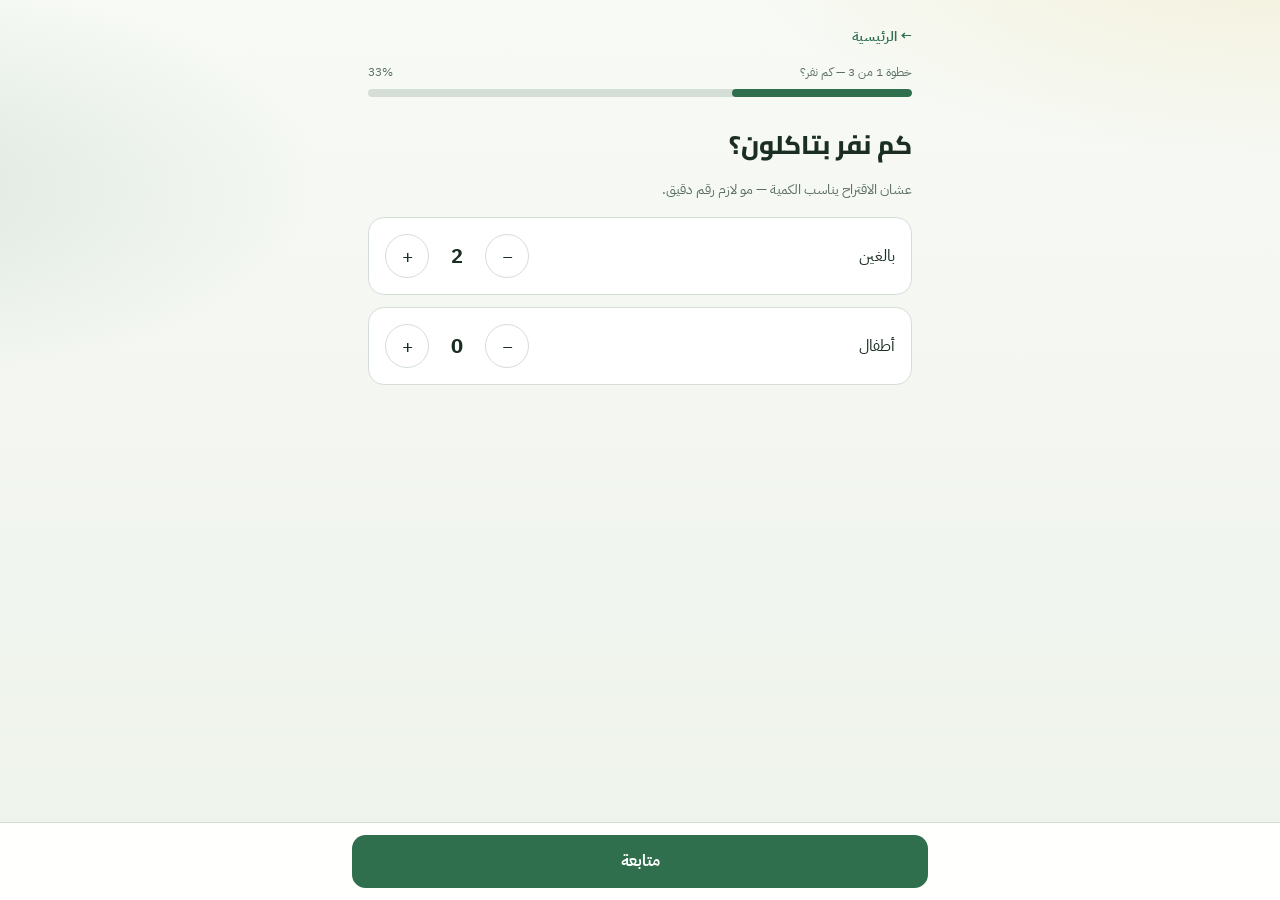
==== fridge.html @ 91148c13 "Add Thalajati HTML prototype at repo root Upload the static ثلاجتي prototype (HTML/CSS/JS pages, ass" ====
<!DOCTYPE html>
<html lang="ar" dir="rtl">
  <head>
    <meta charset="UTF-8" />
    <meta name="viewport" content="width=device-width, initial-scale=1" />
    <meta name="google" content="notranslate" />
    <title>من ثلاجتي — ثلاجتي</title>
    <link rel="preconnect" href="https://fonts.googleapis.com" />
    <link rel="preconnect" href="https://fonts.gstatic.com" crossorigin />
    <link
      href="https://fonts.googleapis.com/css2?family=Cairo:wght@600;700;800&family=IBM+Plex+Sans+Arabic:wght@400;500;600;700&display=swap"
      rel="stylesheet"
    />
    <link rel="stylesheet" href="css/styles.css" />
  </head>
  <body>
    <main class="shell">
      <a class="back" id="backLink" href="index.html">← الرئيسية</a>

      <div class="progress-meta">
        <span id="stepLabel">خطوة 1 من 3 — كم نفر؟</span>
        <span id="stepPct">33%</span>
      </div>
      <div class="progress" aria-hidden="true"><span id="progressBar" style="width: 33%"></span></div>

      <section id="step1" class="fade-up">
        <h2 class="page-title">كم نفر بتاكلون؟</h2>
        <p class="lead">عشان الاقتراح يناسب الكمية — مو لازم رقم دقيق.</p>
        <div class="panel">
          <div class="count-row">
            <span>بالغين</span>
            <div class="count-controls">
              <button type="button" class="round-btn" data-count="adults" data-delta="-1" aria-label="إنقاص بالغين">−</button>
              <span class="count-value" id="adultsValue">2</span>
              <button type="button" class="round-btn" data-count="adults" data-delta="1" aria-label="زيادة بالغين">+</button>
            </div>
          </div>
          <div class="count-row">
            <span>أطفال</span>
            <div class="count-controls">
              <button type="button" class="round-btn" data-count="kids" data-delta="-1" aria-label="إنقاص أطفال">−</button>
              <span class="count-value" id="kidsValue">0</span>
              <button type="button" class="round-btn" data-count="kids" data-delta="1" aria-label="زيادة أطفال">+</button>
            </div>
          </div>
          <p class="warn hidden" id="peopleWarn">اختاري على الأقل شخص واحد عشان نكمّل.</p>
        </div>
      </section>

      <section id="step2" class="fade-up hidden">
        <h2 class="page-title">في شيء ما تاكلونه؟</h2>
        <p class="lead">اختياري — نتجنّب الوصفات اللي فيها هالمكونات. تقدرين تتخطّين.</p>
        <div class="chips" id="allergenChips"></div>
        <p class="status-line" id="allergenStatus">ما في ممنوعات؟ تمام، كمّلي.</p>
      </section>

      <section id="step3" class="fade-up hidden">
        <h2 class="page-title">وش عندك تقريبًا؟</h2>
        <p class="lead">اختاري اللي متأكد منه — كل ما زدتِ، صارت الاقتراحات أدق.</p>
        <button type="button" class="empty-fridge" id="emptyFridgeBtn">ما عندي شي بالثلاجة</button>
        <div class="chips" id="ingredientChips" style="margin-top: 0.75rem"></div>
        <p class="status-line" id="ingredientStatus">اختاري مكونات، أو «ما عندي شي بالثلاجة»</p>
      </section>
    </main>

    <div class="sticky">
      <div class="sticky-inner">
        <button type="button" class="btn btn-primary" id="nextBtn">متابعة</button>
      </div>
    </div>

    <script src="js/recipes.js"></script>
    <script src="js/storage.js"></script>
    <script src="js/fridge.js"></script>
  </body>
</html>
---- css/styles.css ----
:root {
  --bg: #f3f6f1;
  --surface: #ffffff;
  --ink: #1a2e22;
  --muted: #5c6f63;
  --leaf: #2f6f4e;
  --leaf-dark: #245a3f;
  --saffron: #e0b84a;
  --saffron-ink: #8a6a12;
  --line: #d5ded6;
  --ok: #2f6f4e;
  --buy: #c46b2b;
  --danger: #b42318;
  --radius: 16px;
  --font-display: "Cairo", sans-serif;
  --font-body: "IBM Plex Sans Arabic", sans-serif;
}

* {
  box-sizing: border-box;
}

html {
  height: 100%;
}

body {
  margin: 0;
  min-height: 100%;
  font-family: var(--font-body);
  color: var(--ink);
  background:
    radial-gradient(ellipse 80% 50% at 100% -10%, rgba(224, 184, 74, 0.18), transparent 55%),
    radial-gradient(ellipse 70% 45% at -10% 20%, rgba(47, 111, 78, 0.12), transparent 50%),
    linear-gradient(180deg, #f7faf5 0%, var(--bg) 45%, #eef3eb 100%);
  background-attachment: fixed;
}

img {
  max-width: 100%;
  display: block;
}

a {
  color: inherit;
  text-decoration: none;
}

button {
  font-family: inherit;
  cursor: pointer;
}

.shell {
  width: min(100%, 36rem);
  margin: 0 auto;
  padding: 1.5rem 1rem 7rem;
}

.back {
  display: inline-block;
  margin-bottom: 1rem;
  color: var(--leaf);
  font-size: 0.9rem;
  font-weight: 600;
  background: none;
  border: none;
  padding: 0;
}

.back:hover {
  color: var(--leaf-dark);
}

.brand {
  text-align: center;
  padding-top: 2.5rem;
}

.brand-kicker {
  margin: 0 0 0.75rem;
  color: var(--leaf);
  font-size: 0.9rem;
  font-weight: 600;
}

.brand h1 {
  margin: 0;
  font-family: var(--font-display);
  font-size: clamp(2.8rem, 10vw, 3.75rem);
  font-weight: 800;
  line-height: 1;
}

.brand p {
  margin: 1rem auto 0;
  max-width: 22rem;
  color: var(--muted);
  line-height: 1.7;
}

.stack {
  display: grid;
  gap: 0.75rem;
  margin-top: 2.5rem;
}

.btn {
  display: inline-flex;
  align-items: center;
  justify-content: center;
  min-height: 3.5rem;
  padding: 0.85rem 1.25rem;
  border-radius: 1rem;
  border: 1px solid transparent;
  font-size: 1rem;
  font-weight: 700;
  transition: 0.2s ease;
}

.btn:disabled {
  opacity: 0.45;
  cursor: not-allowed;
}

.btn-primary {
  background: var(--leaf);
  color: #fff;
}

.btn-primary:hover:not(:disabled) {
  background: var(--leaf-dark);
}

.btn-secondary {
  background: var(--surface);
  border-color: var(--line);
  color: var(--ink);
}

.btn-secondary:hover:not(:disabled) {
  border-color: rgba(47, 111, 78, 0.35);
}

.hint {
  margin-top: 2rem;
  text-align: center;
  color: var(--muted);
  font-size: 0.75rem;
  line-height: 1.6;
}

.progress-meta {
  display: flex;
  justify-content: space-between;
  gap: 1rem;
  margin-bottom: 0.5rem;
  color: var(--muted);
  font-size: 0.75rem;
}

.progress {
  height: 0.5rem;
  border-radius: 999px;
  background: var(--line);
  overflow: hidden;
  margin-bottom: 1.5rem;
}

.progress > span {
  display: block;
  height: 100%;
  background: var(--leaf);
  border-radius: inherit;
  transition: width 0.3s ease;
}

h2.page-title {
  margin: 0;
  font-family: var(--font-display);
  font-size: 1.6rem;
  font-weight: 800;
}

.lead {
  margin: 0.5rem 0 0;
  color: var(--muted);
  font-size: 0.9rem;
  line-height: 1.7;
}

.panel {
  margin-top: 1rem;
  display: grid;
  gap: 0.75rem;
}

.count-row {
  display: flex;
  align-items: center;
  justify-content: space-between;
  gap: 1rem;
  padding: 1rem;
  border: 1px solid var(--line);
  border-radius: 1rem;
  background: var(--surface);
}

.count-controls {
  display: flex;
  align-items: center;
  gap: 0.75rem;
}

.round-btn {
  width: 2.75rem;
  height: 2.75rem;
  border-radius: 999px;
  border: 1px solid var(--line);
  background: var(--surface);
  font-size: 1.2rem;
  color: var(--ink);
}

.round-btn:disabled {
  opacity: 0.4;
}

.count-value {
  min-width: 2rem;
  text-align: center;
  font-size: 1.25rem;
  font-weight: 800;
}

.chips {
  display: flex;
  flex-wrap: wrap;
  gap: 0.5rem;
}

.chip {
  min-height: 2.75rem;
  padding: 0.5rem 1rem;
  border-radius: 999px;
  border: 1px solid var(--line);
  background: var(--surface);
  color: var(--ink);
  font-size: 0.9rem;
  font-weight: 600;
}

.chip.is-on {
  background: var(--leaf);
  border-color: var(--leaf);
  color: #fff;
  box-shadow: 0 4px 14px rgba(47, 111, 78, 0.2);
}

.chip.is-danger.is-on {
  background: var(--danger);
  border-color: var(--danger);
}

.empty-fridge {
  width: 100%;
  min-height: 3rem;
  border-radius: 1rem;
  border: 1px dashed var(--line);
  background: var(--surface);
  color: var(--ink);
  font-weight: 700;
}

.empty-fridge.is-on {
  border-style: solid;
  border-color: var(--leaf);
  background: var(--leaf);
  color: #fff;
}

.status-line {
  margin: 0.25rem 0 0;
  color: var(--leaf);
  font-size: 0.9rem;
}

.warn {
  margin: 0;
  padding: 0.75rem 1rem;
  border-radius: 0.85rem;
  background: #f8e8e6;
  color: var(--danger);
  font-size: 0.9rem;
}

.sticky {
  position: fixed;
  inset-inline: 0;
  bottom: 0;
  z-index: 20;
  padding: 0.75rem 1rem;
  border-top: 1px solid var(--line);
  background: rgba(255, 255, 255, 0.95);
  backdrop-filter: blur(10px);
}

.sticky-inner {
  width: min(100%, 36rem);
  margin: 0 auto;
  display: flex;
  gap: 0.75rem;
}

.sticky .btn {
  flex: 1;
  min-height: 3rem;
  border-radius: 0.85rem;
}

.kicker {
  margin: 0;
  color: var(--saffron-ink);
  font-size: 0.9rem;
  font-weight: 600;
}

.kicker.leaf {
  color: var(--leaf);
}

.results-list,
.random-wrap {
  display: grid;
  gap: 1rem;
  margin-top: 1.25rem;
}

.recipe-card {
  overflow: hidden;
  border: 1px solid var(--line);
  border-radius: 1.1rem;
  background: var(--surface);
  box-shadow: 0 8px 30px rgba(26, 46, 34, 0.04);
}

.recipe-media {
  aspect-ratio: 4 / 3;
  background: #dfe8e1;
  overflow: hidden;
}

.recipe-media img {
  width: 100%;
  height: 100%;
  object-fit: cover;
}

.recipe-head {
  width: 100%;
  display: flex;
  justify-content: space-between;
  gap: 0.75rem;
  padding: 1.1rem 1.2rem;
  border: none;
  background: transparent;
  text-align: right;
}

.recipe-head h3 {
  margin: 0;
  font-family: var(--font-display);
  font-size: 1.2rem;
  font-weight: 800;
}

.recipe-head p {
  margin: 0.35rem 0 0;
  color: var(--muted);
  font-size: 0.85rem;
}

.recipe-body {
  display: none;
  padding: 0 1.2rem 1.2rem;
  border-top: 1px solid var(--line);
}

.recipe-card.is-open .recipe-body {
  display: block;
  padding-top: 1rem;
}

.recipe-body h4 {
  margin: 0 0 0.5rem;
  font-size: 0.9rem;
}

.ing-list,
.steps {
  margin: 0;
  padding: 0;
  list-style: none;
}

.ing-list li {
  display: flex;
  justify-content: space-between;
  gap: 0.75rem;
  padding: 0.25rem 0;
  font-size: 0.9rem;
}

.have {
  color: var(--ok);
  font-weight: 700;
}

.need {
  color: var(--buy);
  font-weight: 700;
}

.shop-hint {
  margin: 0.75rem 0;
  padding: 0.65rem 0.8rem;
  border-radius: 0.8rem;
  background: var(--bg);
  color: var(--muted);
  font-size: 0.85rem;
}

.steps {
  list-style: decimal;
  padding-inline-start: 1.2rem;
}

.steps li {
  margin: 0.35rem 0;
  font-size: 0.9rem;
  line-height: 1.7;
}

.shop-box {
  padding: 1.2rem;
  border: 1px solid var(--line);
  border-radius: 1.1rem;
  background: var(--surface);
}

.shop-box h3 {
  margin: 0;
  font-family: var(--font-display);
}

.shop-box p {
  margin: 0.35rem 0 0.75rem;
  color: var(--muted);
  font-size: 0.85rem;
}

.shop-tags {
  display: flex;
  flex-wrap: wrap;
  gap: 0.5rem;
}

.shop-tags span {
  padding: 0.4rem 0.75rem;
  border-radius: 999px;
  background: #f8efe4;
  color: var(--buy);
  font-size: 0.85rem;
}

.empty-state {
  padding: 1.5rem;
  border: 1px dashed var(--line);
  border-radius: 1.1rem;
  background: var(--surface);
  text-align: center;
}

.random-hero {
  padding: 1.25rem;
  border: 1px solid rgba(224, 184, 74, 0.5);
  border-radius: 1.1rem;
  background: linear-gradient(145deg, #fff8e8, var(--surface));
}

.random-hero .label {
  margin: 0;
  color: var(--muted);
  font-size: 0.85rem;
}

.random-hero h3 {
  margin: 0.35rem 0 0;
  font-family: var(--font-display);
  font-size: 1.8rem;
  font-weight: 800;
}

.hidden {
  display: none !important;
}

@keyframes fade-up {
  from {
    opacity: 0;
    transform: translateY(10px);
  }
  to {
    opacity: 1;
    transform: translateY(0);
  }
}

.fade-up {
  animation: fade-up 0.45s ease-out both;
}
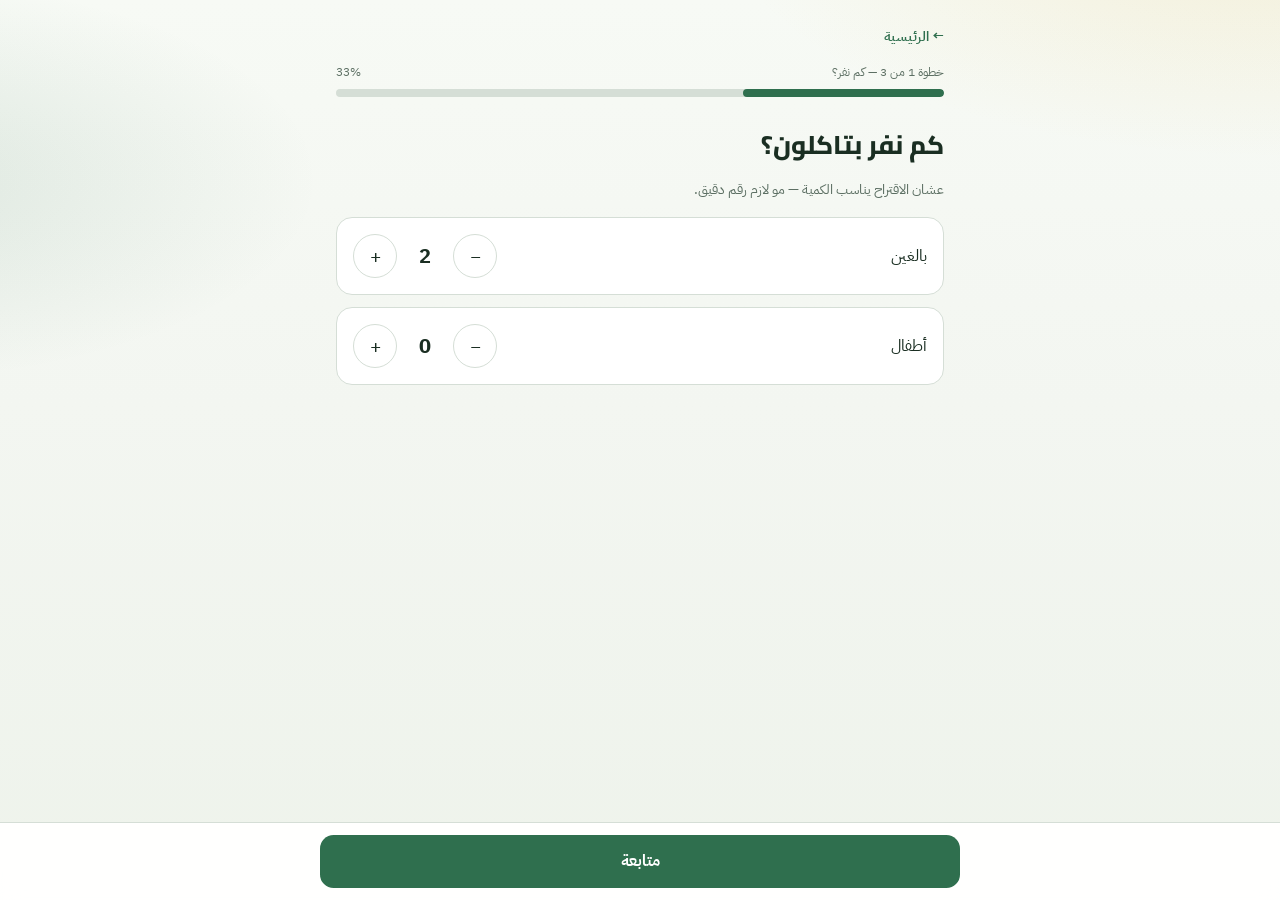
==== commit e979c63d: "Document Thalajati as SRS and ship the full product refresh. Replace critic visit READMEs with a req" ====
--- a/fridge.html
+++ b/fridge.html
@@ -49,22 +49,38 @@
 
       <section id="step2" class="fade-up hidden">
         <h2 class="page-title">في شيء ما تاكلونه؟</h2>
-        <p class="lead">اختياري — نتجنّب الوصفات اللي فيها هالمكونات. تقدرين تتخطّين.</p>
+        <p class="lead">اختياري — نتجنّب الوصفات اللي فيها هالمكونات. تقدرين تتخطّين وتكمّلين.</p>
         <div class="chips" id="allergenChips"></div>
-        <p class="status-line" id="allergenStatus">ما في ممنوعات؟ تمام، كمّلي.</p>
+        <p class="status-line" id="allergenStatus">ما في ممنوعات؟ اضغطي تخطّي أو متابعة.</p>
+        <button type="button" class="btn btn-secondary" id="skipAllergensBtn" style="margin-top: 1rem; width: 100%">
+          تخطّي — ما في ممنوعات
+        </button>
+        <p class="privacy-note">نحفظ الممنوعات على جهازك فقط — ما نرسلها لأي سيرفر.</p>
       </section>
 
       <section id="step3" class="fade-up hidden">
         <h2 class="page-title">وش عندك تقريبًا؟</h2>
-        <p class="lead">اختاري اللي متأكد منه — كل ما زدتِ، صارت الاقتراحات أدق.</p>
+        <p class="lead">اختاري اللي متأكد منه — كل ما زدتِ، صارت الاقتراحات أدق. الأقسام والمطابخ تقدرين تضبطينها بعدين في النتائج.</p>
         <button type="button" class="empty-fridge" id="emptyFridgeBtn">ما عندي شي بالثلاجة</button>
-        <div class="chips" id="ingredientChips" style="margin-top: 0.75rem"></div>
+        <div class="quick-picks" id="quickPicks"></div>
+        <div class="ingredient-groups-wrap">
+          <button type="button" class="ingredient-groups-toggle" id="ingredientGroupsToggle" aria-expanded="false" aria-controls="ingredientGroups">
+            <span>كل المكونات</span>
+            <span class="ingredient-groups-chevron" aria-hidden="true">▾</span>
+          </button>
+          <div class="ingredient-groups-body" id="ingredientGroupsBody" hidden>
+            <div id="ingredientGroups"></div>
+          </div>
+        </div>
         <p class="status-line" id="ingredientStatus">اختاري مكونات، أو «ما عندي شي بالثلاجة»</p>
       </section>
     </main>
 
     <div class="sticky">
       <div class="sticky-inner">
+        <button type="button" class="btn btn-secondary early-results-btn hidden" id="earlyResultsBtn">
+          ورّيني النتائج بهاللي اخترت
+        </button>
         <button type="button" class="btn btn-primary" id="nextBtn">متابعة</button>
       </div>
     </div>
--- a/css/styles.css
+++ b/css/styles.css
@@ -52,9 +52,24 @@
 }
 
 .shell {
-  width: min(100%, 36rem);
+  width: min(100%, 40rem);
   margin: 0 auto;
   padding: 1.5rem 1rem 7rem;
+}
+
+.shell-wide {
+  width: min(100%, 44rem);
+}
+
+.page-home {
+  background:
+    linear-gradient(185deg, rgba(247, 250, 245, 0.88) 0%, rgba(243, 246, 241, 0.94) 45%, rgba(238, 242, 236, 0.97) 100%),
+    radial-gradient(ellipse 90% 55% at 50% -10%, rgba(224, 184, 74, 0.22), transparent 60%),
+    url("../images/dish-kabsa.jpg") center 18% / cover no-repeat fixed;
+}
+
+.page-home .shell {
+  position: relative;
 }
 
 .back {
@@ -74,29 +89,263 @@
 
 .brand {
   text-align: center;
-  padding-top: 2.5rem;
+  padding: 1.5rem 1rem 1.1rem;
+  border-radius: 1.35rem;
+  background:
+    linear-gradient(180deg, rgba(255, 255, 255, 0.96), rgba(255, 255, 255, 0.9)),
+    radial-gradient(ellipse 85% 70% at 50% 0%, rgba(224, 184, 74, 0.22), transparent 72%);
+  border: 1px solid rgba(213, 222, 214, 0.95);
+  box-shadow: 0 14px 36px rgba(26, 46, 34, 0.08);
+  backdrop-filter: blur(6px);
+}
+
+.brand-mark {
+  display: inline-flex;
+  color: var(--leaf);
+  margin-bottom: 0.45rem;
+}
+
+.brand-mark svg {
+  width: 4.5rem;
+  height: auto;
 }
 
 .brand-kicker {
-  margin: 0 0 0.75rem;
+  margin: 0 0 0.5rem;
   color: var(--leaf);
+  font-size: 0.85rem;
+  font-weight: 600;
+}
+
+.brand h1 {
+  margin: 0;
+  font-family: var(--font-display);
+  font-size: clamp(2.4rem, 9vw, 3.25rem);
+  font-weight: 800;
+  line-height: 1;
+  color: var(--ink);
+}
+
+.brand > p {
+  margin: 0.65rem auto 0;
+  max-width: 22rem;
+  color: var(--muted);
+  line-height: 1.6;
+  font-size: 0.95rem;
+}
+
+.home-preview {
+  margin: 1rem auto 0;
+  max-width: 14.5rem;
+}
+
+.preview-card {
+  overflow: hidden;
+  border: 1px solid var(--line);
+  border-radius: 0.95rem;
+  background: rgba(255, 255, 255, 0.97);
+  box-shadow: 0 6px 18px rgba(26, 46, 34, 0.06);
+  text-align: right;
+}
+
+.preview-media {
+  aspect-ratio: 4 / 3;
+  overflow: hidden;
+  background: #dfe8e1;
+}
+
+.preview-media img {
+  display: block;
+  width: 100%;
+  height: 100%;
+  object-fit: cover;
+  object-position: center;
+}
+
+.preview-body {
+  padding: 0.55rem 0.7rem 0.7rem;
+}
+
+.preview-kicker {
+  margin: 0 0 0.1rem;
+  color: var(--saffron-ink);
+  font-size: 0.68rem;
+  font-weight: 700;
+}
+
+.quick-picks {
+  margin-top: 1rem;
+}
+
+.quick-picks-title {
+  margin: 0 0 0.45rem;
+  font-size: 0.85rem;
+  font-weight: 800;
+  color: var(--saffron-ink);
+  font-family: var(--font-display);
+}
+
+.privacy-note {
+  margin: 0.85rem 0 0;
+  color: var(--muted);
+  font-size: 0.78rem;
+  line-height: 1.55;
+  text-align: center;
+}
+
+.ingredient-groups-wrap {
+  margin-top: 0.85rem;
+}
+
+.ingredient-groups-toggle {
+  width: 100%;
+  display: flex;
+  align-items: center;
+  justify-content: space-between;
+  gap: 0.75rem;
+  padding: 0.55rem 0.15rem;
+  border: none;
+  background: transparent;
+  color: var(--leaf);
+  font-family: var(--font-display);
   font-size: 0.9rem;
+  font-weight: 800;
+  text-align: right;
+  cursor: pointer;
+}
+
+.ingredient-groups-body[hidden] {
+  display: none;
+}
+
+.ingredient-group {
+  margin-top: 0.85rem;
+}
+
+.ingredient-group-title {
+  margin: 0 0 0.45rem;
+  font-size: 0.85rem;
+  font-weight: 800;
+  color: var(--leaf);
+  font-family: var(--font-display);
+}
+
+.filter-panel {
+  margin-top: 1.1rem;
+  padding: 0.65rem 1rem;
+  border: 1px solid var(--line);
+  border-radius: 1rem;
+  background: var(--surface);
+}
+
+.filter-panel.is-open {
+  padding-bottom: 1rem;
+}
+
+.filter-toggle {
+  width: 100%;
+  display: flex;
+  align-items: center;
+  justify-content: space-between;
+  gap: 0.75rem;
+  padding: 0.35rem 0;
+  border: none;
+  background: transparent;
+  color: inherit;
+  text-align: right;
+  cursor: pointer;
+}
+
+.filter-toggle-label {
+  display: inline-flex;
+  align-items: center;
+  gap: 0.45rem;
+  min-width: 0;
+}
+
+.filter-dot {
+  width: 0.45rem;
+  height: 0.45rem;
+  border-radius: 50%;
+  background: var(--saffron-ink);
+  flex: 0 0 auto;
+}
+
+.filter-dot[hidden] {
+  display: none;
+}
+
+.filter-summary {
+  color: var(--muted);
+  font-family: var(--font-body);
+  font-size: 0.78rem;
   font-weight: 600;
 }
 
-.brand h1 {
+.filter-heading {
   margin: 0;
   font-family: var(--font-display);
-  font-size: clamp(2.8rem, 10vw, 3.75rem);
-  font-weight: 800;
-  line-height: 1;
-}
-
-.brand p {
-  margin: 1rem auto 0;
-  max-width: 22rem;
-  color: var(--muted);
-  line-height: 1.7;
+  font-size: 1rem;
+}
+
+.filter-chevron {
+  color: var(--muted);
+  font-size: 0.95rem;
+}
+
+.filter-body[hidden] {
+  display: none;
+}
+
+.filter-lead,
+.filter-hint {
+  color: var(--muted);
+  font-size: 0.8rem;
+}
+
+.filter-lead {
+  margin: 0.35rem 0 0.75rem;
+}
+
+.filter-label {
+  margin: 0.65rem 0 0.4rem;
+  font-size: 0.82rem;
+  font-weight: 700;
+}
+
+.category-tabs {
+  display: flex;
+  gap: 0.45rem;
+  overflow-x: auto;
+  padding-bottom: 0.25rem;
+  scrollbar-width: thin;
+  -webkit-overflow-scrolling: touch;
+}
+
+.category-tab {
+  flex: 0 0 auto;
+  min-height: 2.35rem;
+  padding: 0.4rem 0.85rem;
+  border-radius: 999px;
+  border: 1px solid var(--line);
+  background: var(--surface);
+  color: var(--ink);
+  font-size: 0.82rem;
+  font-weight: 700;
+}
+
+.category-tab.is-active {
+  background: var(--leaf);
+  border-color: var(--leaf);
+  color: #fff;
+}
+
+.suggest-chips .chip {
+  text-decoration: none;
+}
+
+.sticky-inner-wide {
+  width: min(100%, 44rem);
 }
 
 .stack {
@@ -240,6 +489,9 @@
 }
 
 .chip {
+  display: inline-flex;
+  align-items: center;
+  justify-content: center;
   min-height: 2.75rem;
   padding: 0.5rem 1rem;
   border-radius: 999px;
@@ -248,6 +500,21 @@
   color: var(--ink);
   font-size: 0.9rem;
   font-weight: 600;
+}
+
+.preview-card h3 {
+  margin: 0;
+  font-family: var(--font-display);
+  font-size: 0.92rem;
+  font-weight: 800;
+  line-height: 1.25;
+}
+
+.preview-card p:last-child {
+  margin: 0.15rem 0 0;
+  color: var(--muted);
+  font-size: 0.72rem;
+  line-height: 1.4;
 }
 
 .chip.is-on {
@@ -306,7 +573,7 @@
 }
 
 .sticky-inner {
-  width: min(100%, 36rem);
+  width: min(100%, 40rem);
   margin: 0 auto;
   display: flex;
   gap: 0.75rem;
@@ -332,68 +599,285 @@
 .results-list,
 .random-wrap {
   display: grid;
-  gap: 1rem;
+  gap: 1.35rem;
   margin-top: 1.25rem;
+}
+
+.menu-pager {
+  display: grid;
+  gap: 0.65rem;
+  justify-items: center;
+}
+
+.menu-pager-top {
+  display: flex;
+  align-items: center;
+  justify-content: center;
+  gap: 0.65rem;
+}
+
+.menu-pager-heading {
+  flex: 1;
+  text-align: center;
+  min-width: 0;
+}
+
+.menu-pager-heading h3 {
+  margin: 0;
+  font-family: var(--font-display);
+  font-size: 1.15rem;
+  font-weight: 800;
+}
+
+.menu-pager-heading p {
+  margin: 0.25rem 0 0;
+  color: var(--muted);
+  font-size: 0.8rem;
+}
+
+.menu-pager-recipe-row {
+  display: flex;
+  align-items: flex-start;
+  justify-content: center;
+  gap: 0.65rem;
+  width: 100%;
+}
+
+.pager-thumbs {
+  display: flex;
+  justify-content: center;
+  gap: 0.4rem;
+  width: 100%;
+  max-width: 18rem;
+  opacity: 0.85;
+}
+
+.pager-thumb {
+  flex: 1 1 0;
+  min-width: 0;
+  padding: 0;
+  border: 1px solid transparent;
+  border-radius: 0.55rem;
+  background: transparent;
+  overflow: hidden;
+  text-align: center;
+  cursor: pointer;
+  transition: 0.15s ease;
+}
+
+.pager-thumb.is-active {
+  border-color: var(--leaf);
+  opacity: 1;
+}
+
+.pager-thumb img {
+  display: block;
+  width: 100%;
+  aspect-ratio: 4 / 3;
+  object-fit: cover;
+  border-radius: 0.45rem;
+  opacity: 0.72;
+}
+
+.pager-thumb.is-active img {
+  opacity: 1;
+}
+
+.pager-thumb span {
+  display: block;
+  padding: 0.25rem 0.2rem 0;
+  font-size: 0.62rem;
+  font-weight: 600;
+  line-height: 1.25;
+  color: var(--muted);
+  white-space: nowrap;
+  overflow: hidden;
+  text-overflow: ellipsis;
+}
+
+.pager-thumb.is-active span {
+  color: var(--ink);
+  font-weight: 700;
+}
+
+.is-fading .recipe-media img {
+  animation: recipeSwapFade 0.3s ease;
+}
+
+@keyframes recipeSwapFade {
+  from {
+    opacity: 0.35;
+  }
+  to {
+    opacity: 1;
+  }
+}
+
+.random-hint {
+  margin: 0.75rem 0 0;
+  text-align: center;
+  color: var(--muted);
+  font-size: 0.85rem;
+}
+
+.early-results-btn.hidden {
+  display: none;
+}
+
+.menu-pager-card {
+  flex: 1 1 auto;
+  width: 100%;
+  max-width: 20rem;
+  min-width: 0;
+}
+
+.menu-pager-recipe-row > .nav-btn {
+  flex: 0 0 auto;
+  margin-top: 4.5rem;
+}
+
+.nav-btn {
+  width: 2.5rem;
+  height: 2.5rem;
+  border-radius: 0.75rem;
+  border: 1px solid var(--line);
+  background: var(--surface);
+  color: var(--leaf);
+  font-size: 1.15rem;
+  font-weight: 800;
+  line-height: 1;
+  box-shadow: 0 2px 8px rgba(26, 46, 34, 0.06);
+  transition: 0.15s ease;
+}
+
+.nav-btn:hover:not(:disabled) {
+  border-color: var(--leaf);
+  background: #eef5f0;
+}
+
+.nav-btn:disabled {
+  opacity: 0.35;
+  cursor: not-allowed;
 }
 
 .recipe-card {
   overflow: hidden;
   border: 1px solid var(--line);
-  border-radius: 1.1rem;
+  border-radius: 1.15rem;
   background: var(--surface);
-  box-shadow: 0 8px 30px rgba(26, 46, 34, 0.04);
+  box-shadow: 0 6px 20px rgba(26, 46, 34, 0.04);
+}
+
+.recipe-card.is-standalone {
+  width: 100%;
+  max-width: 20rem;
+  margin-inline: auto;
 }
 
 .recipe-media {
+  position: relative;
+  width: 100%;
   aspect-ratio: 4 / 3;
   background: #dfe8e1;
   overflow: hidden;
+  border-bottom: 1px solid var(--line);
 }
 
 .recipe-media img {
+  position: absolute;
+  inset: 0;
   width: 100%;
   height: 100%;
+  max-width: none;
+  display: block;
   object-fit: cover;
+  object-position: center;
+}
+
+.recipe-media.is-fallback {
+  display: grid;
+  place-items: center;
+  color: var(--leaf);
+  font-weight: 800;
+  font-size: 1.4rem;
+  background: linear-gradient(145deg, #e7f1ea, #d5e4da);
 }
 
 .recipe-head {
   width: 100%;
   display: flex;
-  justify-content: space-between;
+  align-items: center;
   gap: 0.75rem;
-  padding: 1.1rem 1.2rem;
+  padding: 0.9rem 1rem;
   border: none;
   background: transparent;
   text-align: right;
+  color: inherit;
+}
+
+.recipe-icon {
+  flex: 0 0 3.25rem;
+  width: 3.25rem;
+  height: 3.25rem;
+  border-radius: 0.75rem;
+  object-fit: cover;
+  background: #dfe8e1;
+  border: 1px solid var(--line);
+}
+
+.recipe-icon.is-fallback {
+  display: grid;
+  place-items: center;
+  font-size: 0.7rem;
+  font-weight: 800;
+  color: var(--leaf);
+  background: linear-gradient(145deg, #e7f1ea, #d5e4da);
+}
+
+.recipe-head-text {
+  flex: 1;
+  min-width: 0;
 }
 
 .recipe-head h3 {
   margin: 0;
   font-family: var(--font-display);
-  font-size: 1.2rem;
-  font-weight: 800;
+  font-size: 1.15rem;
+  font-weight: 800;
+  line-height: 1.35;
+  color: var(--leaf-dark);
 }
 
 .recipe-head p {
-  margin: 0.35rem 0 0;
-  color: var(--muted);
-  font-size: 0.85rem;
+  margin: 0.3rem 0 0;
+  color: var(--muted);
+  font-size: 0.82rem;
+  white-space: normal;
+}
+
+.recipe-head > span[aria-hidden="true"] {
+  flex: 0 0 auto;
+  color: var(--muted);
+  font-size: 0.9rem;
 }
 
 .recipe-body {
   display: none;
-  padding: 0 1.2rem 1.2rem;
+  padding: 0 0.9rem 0.9rem;
   border-top: 1px solid var(--line);
 }
 
 .recipe-card.is-open .recipe-body {
   display: block;
-  padding-top: 1rem;
+  padding-top: 0.85rem;
+  max-height: 14rem;
+  overflow-y: auto;
+  overscroll-behavior: contain;
 }
 
 .recipe-body h4 {
   margin: 0 0 0.5rem;
-  font-size: 0.9rem;
+  font-size: 0.85rem;
 }
 
 .ing-list,
@@ -408,7 +892,7 @@
   justify-content: space-between;
   gap: 0.75rem;
   padding: 0.25rem 0;
-  font-size: 0.9rem;
+  font-size: 0.85rem;
 }
 
 .have {
@@ -437,7 +921,7 @@
 
 .steps li {
   margin: 0.35rem 0;
-  font-size: 0.9rem;
+  font-size: 0.85rem;
   line-height: 1.7;
 }
 
@@ -494,11 +978,8 @@
   font-size: 0.85rem;
 }
 
-.random-hero h3 {
-  margin: 0.35rem 0 0;
-  font-family: var(--font-display);
-  font-size: 1.8rem;
-  font-weight: 800;
+.random-hero .lead {
+  margin-top: 0.35rem;
 }
 
 .hidden {
